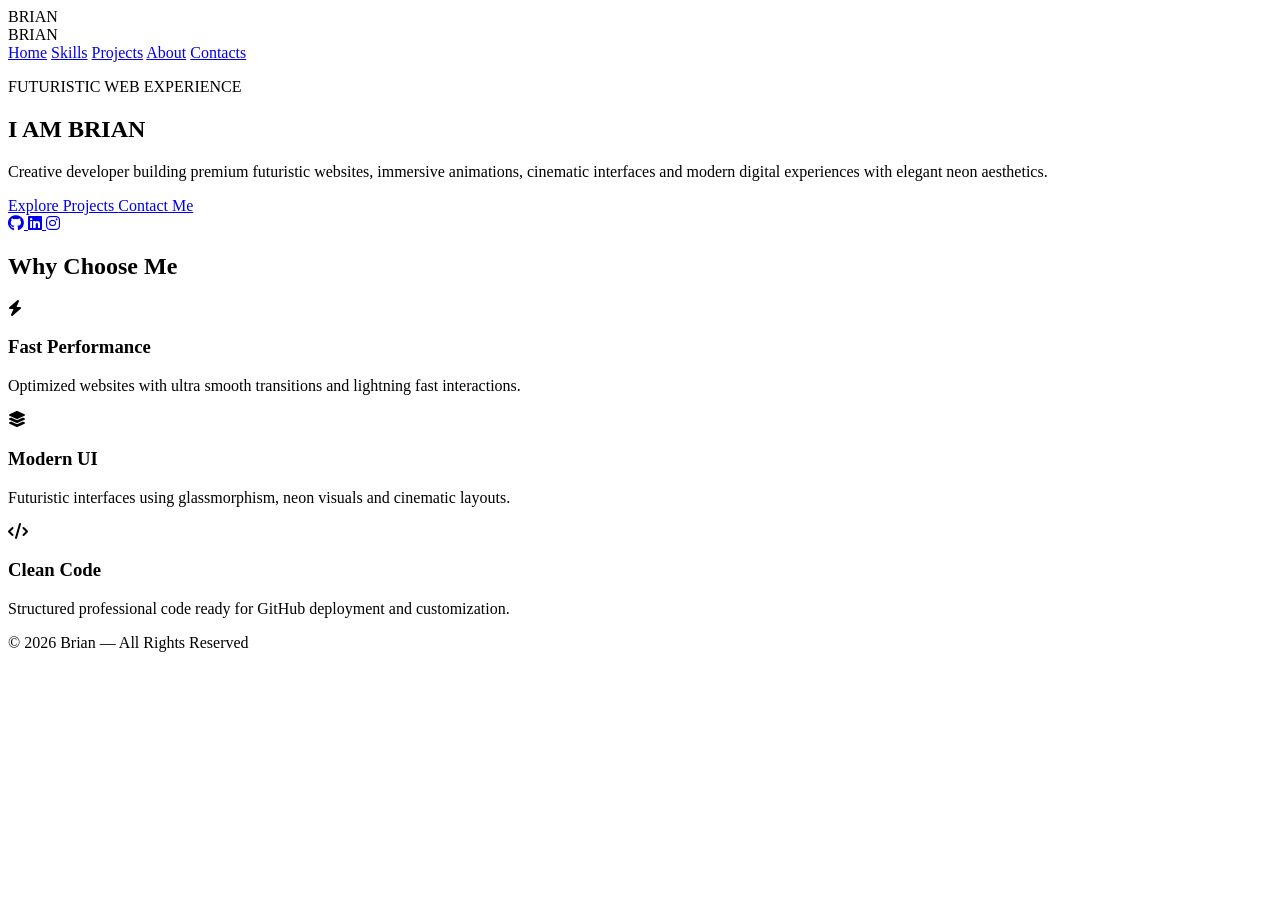
==== index.html @ b85e96d3 "Create index.html" ====
<!-- =========================================================
FILE: index.html
========================================================= -->

<!DOCTYPE html>
<html lang="en">

<head>

  <meta charset="UTF-8">
  <meta name="viewport" content="width=device-width, initial-scale=1.0">

  <title>Brian | Neo Portfolio</title>

  <!-- GOOGLE FONTS -->
  <link rel="preconnect" href="https://fonts.googleapis.com">

  <link href="https://fonts.googleapis.com/css2?family=Orbitron:wght@400;600;700;800&family=Poppins:wght@300;400;500;600;700&display=swap" rel="stylesheet">

  <!-- ICONS -->
  <link rel="stylesheet" href="https://cdnjs.cloudflare.com/ajax/libs/font-awesome/6.5.2/css/all.min.css">

  <!-- CSS -->
  <link rel="stylesheet" href="style.css">

</head>

<body>

  <!-- LOADER -->

  <div class="loader">

    <div class="loader-logo">
      BRIAN
    </div>

  </div>

  <!-- CURSOR -->

  <div class="cursor"></div>
  <div class="cursor-blur"></div>

  <!-- BACKGROUND -->

  <div class="animated-bg"></div>
  <div class="grid-overlay"></div>

  <!-- HEADER -->

  <header>

    <div class="logo">
      BRIAN
    </div>

    <div class="hamburger" id="hamburger">

      <span></span>
      <span></span>
      <span></span>

    </div>

    <nav id="navMenu">

      <a href="index.html">Home</a>
      <a href="skills.html">Skills</a>
      <a href="projects.html">Projects</a>
      <a href="about.html">About</a>
      <a href="contact.html">Contacts</a>

    </nav>

  </header>

  <!-- HERO -->

  <section class="hero">

    <div class="hero-content">

      <p class="hero-mini">
        FUTURISTIC WEB EXPERIENCE
      </p>

      <h1>
        I AM <span>BRIAN</span>
      </h1>

      <h2 class="typing-text"></h2>

      <p class="hero-description">

        Creative developer building premium futuristic websites,
        immersive animations, cinematic interfaces and modern
        digital experiences with elegant neon aesthetics.

      </p>

      <div class="hero-buttons">

        <a href="projects.html" class="btn">
          Explore Projects
        </a>

        <a href="contact.html" class="btn btn-outline">
          Contact Me
        </a>

      </div>

      <div class="socials">

        <a href="#">
          <i class="fab fa-github"></i>
        </a>

        <a href="#">
          <i class="fab fa-linkedin"></i>
        </a>

        <a href="#">
          <i class="fab fa-instagram"></i>
        </a>

      </div>

    </div>

  </section>

  <!-- FEATURES -->

  <section class="features">

    <h2 class="section-title">
      Why Choose Me
    </h2>

    <div class="feature-grid">

      <div class="glass-card">

        <i class="fa-solid fa-bolt"></i>

        <h3>
          Fast Performance
        </h3>

        <p>
          Optimized websites with ultra smooth transitions and
          lightning fast interactions.
        </p>

      </div>

      <div class="glass-card">

        <i class="fa-solid fa-layer-group"></i>

        <h3>
          Modern UI
        </h3>

        <p>
          Futuristic interfaces using glassmorphism, neon visuals
          and cinematic layouts.
        </p>

      </div>

      <div class="glass-card">

        <i class="fa-solid fa-code"></i>

        <h3>
          Clean Code
        </h3>

        <p>
          Structured professional code ready for GitHub deployment
          and customization.
        </p>

      </div>

    </div>

  </section>

  <!-- FOOTER -->

  <footer>

    <p>
      © 2026 Brian — All Rights Reserved
    </p>

  </footer>

  <!-- SCRIPT -->

  <script src="script.js"></script>

</body>

            </html>
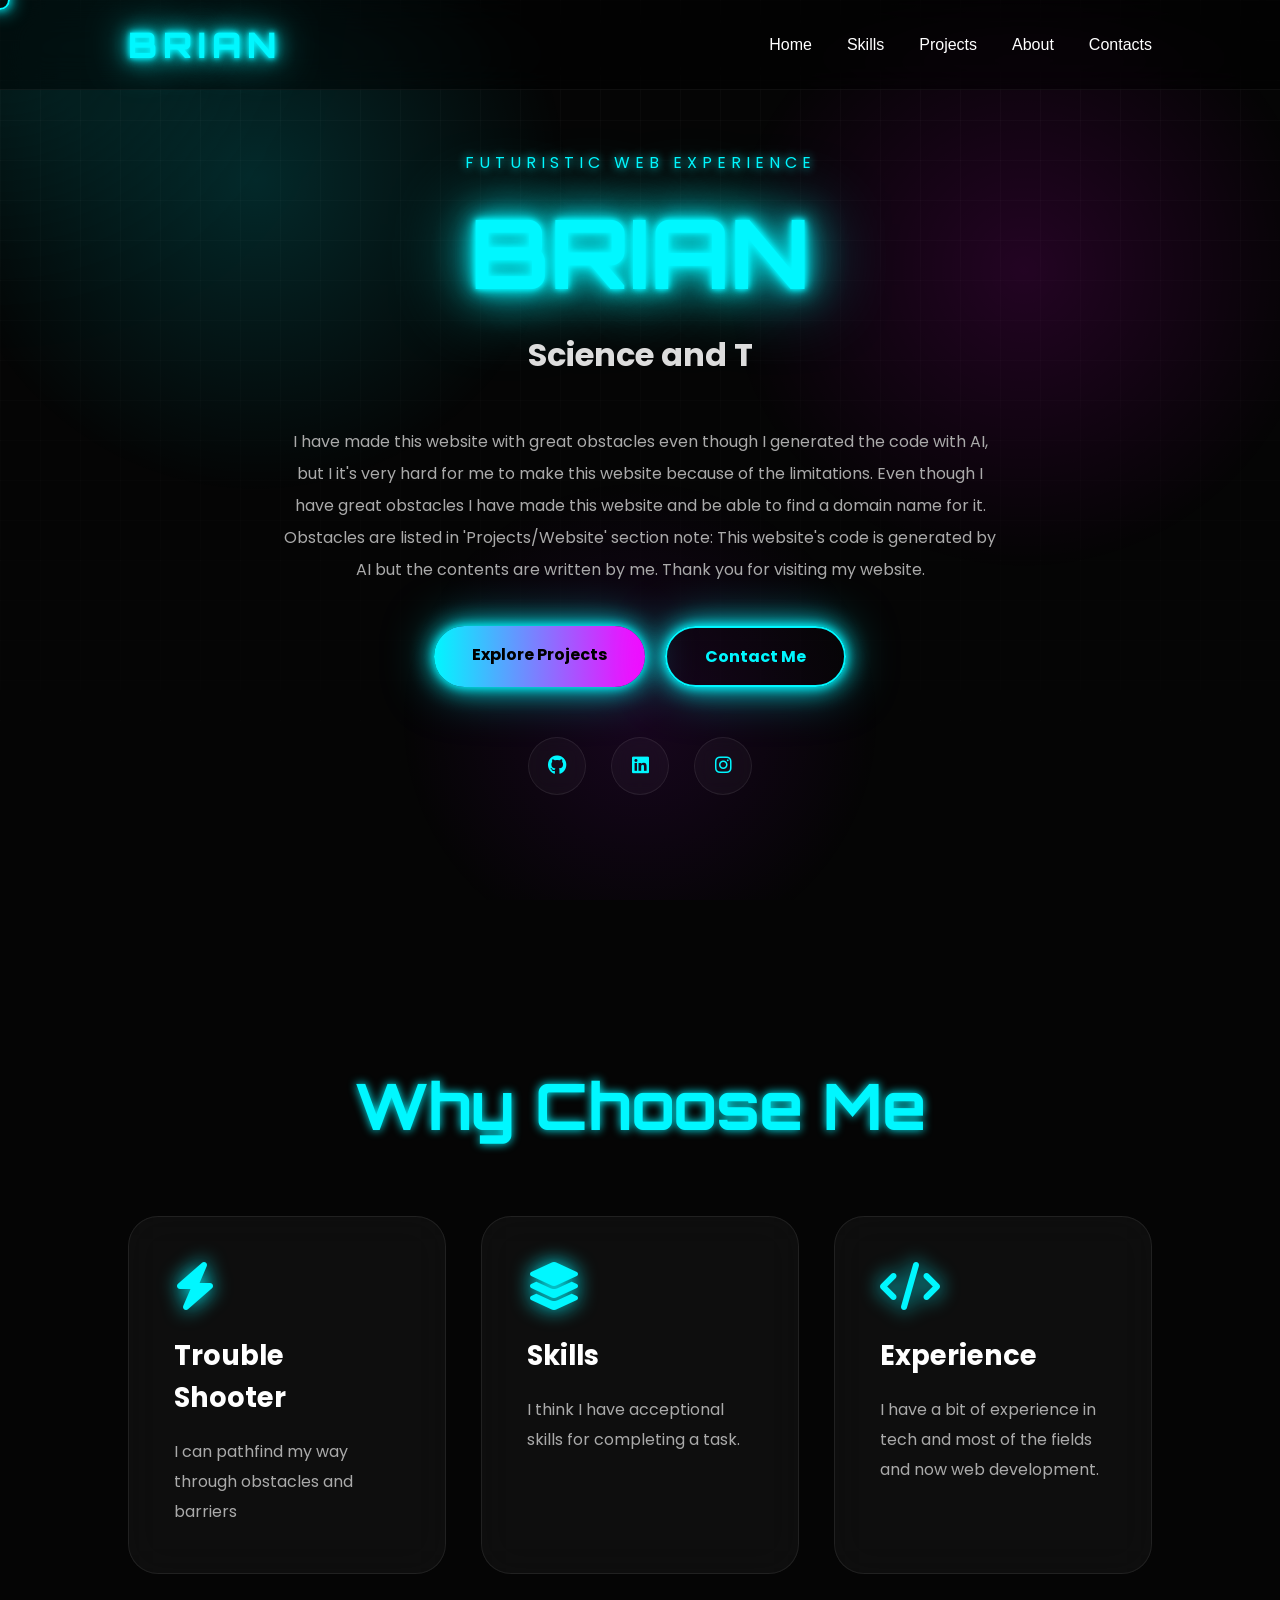
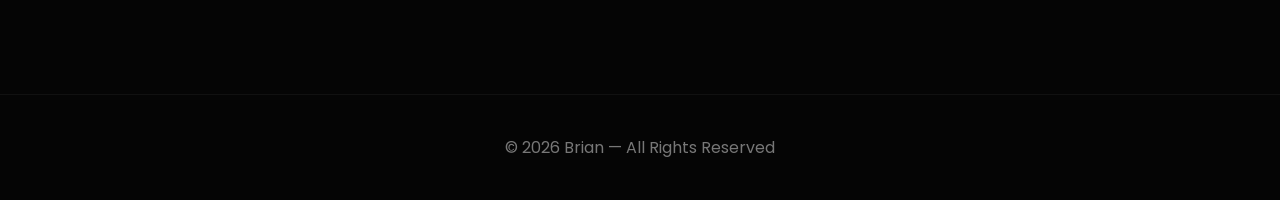
==== commit 07c8bcb2: "Update index.html" ====
--- a/index.html
+++ b/index.html
@@ -10,7 +10,7 @@
   <meta charset="UTF-8">
   <meta name="viewport" content="width=device-width, initial-scale=1.0">
 
-  <title>Brian | Neo Portfolio</title>
+  <title>Brian |My Portfolio</title>
 
   <!-- GOOGLE FONTS -->
   <link rel="preconnect" href="https://fonts.googleapis.com">
@@ -86,16 +86,17 @@
       </p>
 
       <h1>
-        I AM <span>BRIAN</span>
+         <span>BRIAN</span>
       </h1>
 
       <h2 class="typing-text"></h2>
 
       <p class="hero-description">
 
-        Creative developer building premium futuristic websites,
-        immersive animations, cinematic interfaces and modern
-        digital experiences with elegant neon aesthetics.
+    I have made this website with great obstacles even though I generated the code with AI, but I it's very hard for me to make this website because of the limitations.
+    Even though I have great obstacles I have made this website and be able to find a domain name for it. Obstacles are listed in 'Projects/Website' section 
+    note: This website's code is generated by AI but the contents are written by me.
+        Thank you for visiting my website.
 
       </p>
 
@@ -146,12 +147,11 @@
         <i class="fa-solid fa-bolt"></i>
 
         <h3>
-          Fast Performance
+          Trouble Shooter
         </h3>
 
         <p>
-          Optimized websites with ultra smooth transitions and
-          lightning fast interactions.
+           I can pathfind my way through obstacles and barriers 
         </p>
 
       </div>
@@ -161,12 +161,11 @@
         <i class="fa-solid fa-layer-group"></i>
 
         <h3>
-          Modern UI
+          Skills
         </h3>
 
         <p>
-          Futuristic interfaces using glassmorphism, neon visuals
-          and cinematic layouts.
+           I think I have acceptional skills for completing a task.
         </p>
 
       </div>
@@ -176,12 +175,11 @@
         <i class="fa-solid fa-code"></i>
 
         <h3>
-          Clean Code
+          Experience 
         </h3>
 
         <p>
-          Structured professional code ready for GitHub deployment
-          and customization.
+          I have a bit of experience in tech and most of the fields and now web development.
         </p>
 
       </div>
--- a/style.css
+++ b/style.css
@@ -0,0 +1,895 @@
+/* =========================================================
+FILE: style.css
+NEON FUTURISTIC PORTFOLIO
+========================================================= */
+
+*{
+  margin:0;
+  padding:0;
+  box-sizing:border-box;
+  scroll-behavior:smooth;
+}
+
+:root{
+
+  --bg:#050505;
+  --bg2:#0a0a0a;
+
+  --neon-blue:#00f7ff;
+  --neon-pink:#ff00ff;
+  --neon-purple:#bc13fe;
+
+  --white:#ffffff;
+  --gray:#aaaaaa;
+
+}
+
+body{
+
+  background:var(--bg);
+  color:white;
+  font-family:'Poppins',sans-serif;
+  overflow-x:hidden;
+  cursor:none;
+
+}
+
+/* SCROLLBAR */
+
+::-webkit-scrollbar{
+  width:10px;
+}
+
+::-webkit-scrollbar-track{
+  background:#080808;
+}
+
+::-webkit-scrollbar-thumb{
+  background:linear-gradient(
+  var(--neon-blue),
+  var(--neon-pink)
+  );
+  border-radius:20px;
+}
+
+/* LOADER */
+
+.loader{
+
+  position:fixed;
+  inset:0;
+
+  background:black;
+
+  display:flex;
+  justify-content:center;
+  align-items:center;
+
+  z-index:99999;
+
+  animation:loaderHide 1.2s ease forwards;
+  animation-delay:2.2s;
+
+}
+
+.loader-logo{
+
+  font-size:6rem;
+  font-family:'Orbitron',sans-serif;
+  font-weight:800;
+
+  color:var(--neon-blue);
+
+  letter-spacing:12px;
+
+  text-shadow:
+  0 0 5px var(--neon-blue),
+  0 0 10px var(--neon-blue),
+  0 0 20px var(--neon-blue),
+  0 0 40px var(--neon-blue),
+  0 0 80px var(--neon-blue);
+
+  animation:neonPulse 2s infinite;
+
+}
+
+@keyframes loaderHide{
+
+  to{
+    opacity:0;
+    visibility:hidden;
+  }
+
+}
+
+@keyframes neonPulse{
+
+  0%{
+    transform:scale(1);
+  }
+
+  50%{
+    transform:scale(1.08);
+  }
+
+  100%{
+    transform:scale(1);
+  }
+
+}
+
+/* CURSOR */
+
+.cursor{
+
+  width:20px;
+  height:20px;
+
+  border:2px solid var(--neon-blue);
+
+  border-radius:50%;
+
+  position:fixed;
+
+  pointer-events:none;
+
+  transform:translate(-50%,-50%);
+
+  z-index:9999;
+
+  box-shadow:
+  0 0 10px var(--neon-blue),
+  0 0 20px var(--neon-blue);
+
+}
+
+.cursor-blur{
+
+  width:350px;
+  height:350px;
+
+  background:rgba(0,247,255,.10);
+
+  position:fixed;
+
+  border-radius:50%;
+
+  filter:blur(100px);
+
+  pointer-events:none;
+
+  transform:translate(-50%,-50%);
+
+  z-index:-1;
+
+}
+
+/* BACKGROUND */
+
+.animated-bg{
+
+  position:fixed;
+
+  width:100%;
+  height:100%;
+
+  z-index:-5;
+
+  background:
+
+  radial-gradient(
+  circle at 20% 20%,
+  rgba(0,247,255,.15),
+  transparent 25%
+  ),
+
+  radial-gradient(
+  circle at 80% 30%,
+  rgba(255,0,255,.12),
+  transparent 25%
+  ),
+
+  radial-gradient(
+  circle at 50% 80%,
+  rgba(188,19,254,.10),
+  transparent 25%
+  );
+
+  animation:bgMove 20s infinite alternate;
+
+}
+
+@keyframes bgMove{
+
+  from{
+    transform:scale(1) rotate(0deg);
+  }
+
+  to{
+    transform:scale(1.2) rotate(10deg);
+  }
+
+}
+
+/* GRID */
+
+.grid-overlay{
+
+  position:fixed;
+
+  width:100%;
+  height:100%;
+
+  z-index:-4;
+
+  background-image:
+
+  linear-gradient(
+  rgba(255,255,255,.03) 1px,
+  transparent 1px
+  ),
+
+  linear-gradient(
+  90deg,
+  rgba(255,255,255,.03) 1px,
+  transparent 1px
+  );
+
+  background-size:40px 40px;
+
+  mask-image:linear-gradient(
+  to bottom,
+  rgba(255,255,255,.8),
+  transparent
+  );
+
+}
+
+/* HEADER */
+
+header{
+
+  position:fixed;
+
+  top:0;
+  width:100%;
+
+  padding:22px 10%;
+
+  display:flex;
+  justify-content:space-between;
+  align-items:center;
+
+  z-index:999;
+
+  backdrop-filter:blur(18px);
+
+  background:rgba(0,0,0,.45);
+
+  border-bottom:1px solid rgba(255,255,255,.05);
+
+}
+
+/* LOGO */
+
+.logo{
+
+  font-size:2.2rem;
+
+  font-family:'Orbitron',sans-serif;
+
+  font-weight:800;
+
+  color:var(--neon-blue);
+
+  letter-spacing:6px;
+
+  text-shadow:
+  0 0 5px var(--neon-blue),
+  0 0 10px var(--neon-blue),
+  0 0 20px var(--neon-blue),
+  0 0 40px var(--neon-blue);
+
+}
+
+/* NAVIGATION */
+
+nav{
+
+  display:flex;
+  gap:35px;
+
+}
+
+nav a{
+
+  position:relative;
+
+  text-decoration:none;
+
+  color:white;
+
+  transition:.4s;
+
+  font-weight:500;
+
+}
+
+nav a::after{
+
+  content:'';
+
+  position:absolute;
+
+  width:0;
+  height:2px;
+
+  left:0;
+  bottom:-7px;
+
+  background:linear-gradient(
+  90deg,
+  var(--neon-blue),
+  var(--neon-pink)
+  );
+
+  transition:.4s;
+
+  box-shadow:
+  0 0 10px var(--neon-blue);
+
+}
+
+nav a:hover::after{
+
+  width:100%;
+
+}
+
+nav a:hover{
+
+  color:var(--neon-blue);
+
+  text-shadow:
+  0 0 10px var(--neon-blue);
+
+}
+
+/* HAMBURGER */
+
+.hamburger{
+
+  display:none;
+
+  flex-direction:column;
+
+  gap:6px;
+
+  cursor:pointer;
+
+}
+
+.hamburger span{
+
+  width:30px;
+  height:3px;
+
+  background:white;
+
+  border-radius:20px;
+
+  transition:.4s;
+
+}
+
+/* HERO */
+
+.hero{
+
+  min-height:100vh;
+
+  display:flex;
+  justify-content:center;
+  align-items:center;
+
+  text-align:center;
+
+  padding:150px 10%;
+
+}
+
+.hero-content{
+
+  max-width:950px;
+
+  animation:fadeUp 1.5s ease;
+
+}
+
+.hero-mini{
+
+  color:var(--neon-blue);
+
+  letter-spacing:5px;
+
+  margin-bottom:25px;
+
+  text-shadow:
+  0 0 10px var(--neon-blue);
+
+}
+
+.hero h1{
+
+  font-size:6rem;
+
+  font-family:'Orbitron',sans-serif;
+
+  line-height:1.1;
+
+}
+
+.hero h1 span{
+
+  color:var(--neon-blue);
+
+  text-shadow:
+  0 0 5px var(--neon-blue),
+  0 0 10px var(--neon-blue),
+  0 0 20px var(--neon-blue),
+  0 0 40px var(--neon-blue),
+  0 0 80px var(--neon-blue);
+
+}
+
+.typing-text{
+
+  margin-top:25px;
+
+  font-size:2rem;
+
+  min-height:60px;
+
+  color:#dddddd;
+
+}
+
+.hero-description{
+
+  margin:35px auto;
+
+  max-width:720px;
+
+  line-height:2;
+
+  color:var(--gray);
+
+}
+
+/* BUTTONS */
+
+.hero-buttons{
+
+  display:flex;
+  justify-content:center;
+
+  gap:20px;
+
+  margin-top:40px;
+
+}
+
+.btn{
+
+  padding:16px 38px;
+
+  border-radius:50px;
+
+  text-decoration:none;
+
+  font-weight:700;
+
+  color:black;
+
+  background:linear-gradient(
+  90deg,
+  var(--neon-blue),
+  var(--neon-pink)
+  );
+
+  transition:.5s;
+
+  box-shadow:
+  0 0 10px var(--neon-blue),
+  0 0 25px var(--neon-blue),
+  0 0 50px rgba(0,247,255,.5);
+
+}
+
+.btn:hover{
+
+  transform:
+  translateY(-6px)
+  scale(1.05);
+
+  box-shadow:
+  0 0 20px var(--neon-blue),
+  0 0 40px var(--neon-pink),
+  0 0 80px rgba(255,0,255,.5);
+
+}
+
+.btn-outline{
+
+  background:transparent;
+
+  border:2px solid var(--neon-blue);
+
+  color:var(--neon-blue);
+
+}
+
+/* SOCIALS */
+
+.socials{
+
+  display:flex;
+  justify-content:center;
+
+  gap:25px;
+
+  margin-top:50px;
+
+}
+
+.socials a{
+
+  width:58px;
+  height:58px;
+
+  display:flex;
+  justify-content:center;
+  align-items:center;
+
+  border-radius:50%;
+
+  color:var(--neon-blue);
+
+  text-decoration:none;
+
+  border:1px solid rgba(255,255,255,.08);
+
+  background:rgba(255,255,255,.03);
+
+  transition:.5s;
+
+  font-size:1.2rem;
+
+  backdrop-filter:blur(10px);
+
+}
+
+.socials a:hover{
+
+  transform:
+  translateY(-10px)
+  rotate(360deg);
+
+  box-shadow:
+  0 0 15px var(--neon-blue),
+  0 0 35px var(--neon-blue);
+
+}
+
+/* SECTIONS */
+
+.features,
+.page-section{
+
+  padding:120px 10%;
+
+}
+
+/* TITLES */
+
+.section-title,
+.page-title{
+
+  text-align:center;
+
+  margin-bottom:70px;
+
+  font-size:4rem;
+
+  font-family:'Orbitron',sans-serif;
+
+  color:var(--neon-blue);
+
+  text-shadow:
+  0 0 10px var(--neon-blue);
+
+}
+
+/* GRIDS */
+
+.feature-grid,
+.project-grid{
+
+  display:grid;
+
+  grid-template-columns:
+  repeat(auto-fit,minmax(280px,1fr));
+
+  gap:35px;
+
+}
+
+/* GLASS CARDS */
+
+.glass-card,
+.project-card,
+.about-box,
+.contact-box{
+
+  position:relative;
+
+  overflow:hidden;
+
+  padding:45px;
+
+  border-radius:30px;
+
+  background:rgba(255,255,255,.04);
+
+  border:1px solid rgba(255,255,255,.08);
+
+  backdrop-filter:blur(20px);
+
+  transition:.5s;
+
+}
+
+.glass-card::before,
+.project-card::before,
+.about-box::before,
+.contact-box::before{
+
+  content:'';
+
+  position:absolute;
+
+  inset:0;
+
+  background:linear-gradient(
+  135deg,
+  rgba(0,247,255,.08),
+  transparent,
+  rgba(255,0,255,.08)
+  );
+
+  opacity:0;
+
+  transition:.5s;
+
+}
+
+.glass-card:hover::before,
+.project-card:hover::before,
+.about-box:hover::before,
+.contact-box:hover::before{
+
+  opacity:1;
+
+}
+
+.glass-card:hover,
+.project-card:hover,
+.about-box:hover,
+.contact-box:hover{
+
+  transform:
+  translateY(-10px);
+
+  box-shadow:
+  0 0 20px rgba(0,247,255,.15),
+  0 0 50px rgba(255,0,255,.12);
+
+}
+
+.glass-card i{
+
+  font-size:3rem;
+
+  color:var(--neon-blue);
+
+  margin-bottom:25px;
+
+  text-shadow:
+  0 0 20px var(--neon-blue);
+
+}
+
+.glass-card h3,
+.project-card h3{
+
+  margin-bottom:18px;
+
+  font-size:1.7rem;
+
+}
+
+.glass-card p,
+.project-card p,
+.about-box p,
+.contact-box p{
+
+  line-height:1.9;
+
+  color:var(--gray);
+
+}
+
+/* PROJECT */
+
+.project-card{
+
+  min-height:300px;
+
+}
+
+/* ABOUT */
+
+.about-box{
+
+  max-width:900px;
+
+  margin:auto;
+
+  text-align:center;
+
+}
+
+.about-box h3{
+
+  margin-bottom:25px;
+
+  font-size:2rem;
+
+  color:var(--neon-blue);
+
+}
+
+/* CONTACT */
+
+.contact-box{
+
+  max-width:700px;
+
+  margin:auto;
+
+  text-align:center;
+
+}
+
+.contact-box i{
+
+  font-size:4rem;
+
+  margin-bottom:25px;
+
+  color:var(--neon-blue);
+
+  text-shadow:
+  0 0 20px var(--neon-blue);
+
+}
+
+.contact-box h2{
+
+  margin-bottom:25px;
+
+}
+
+/* FOOTER */
+
+footer{
+
+  text-align:center;
+
+  padding:40px;
+
+  border-top:1px solid rgba(255,255,255,.05);
+
+  color:#777777;
+
+}
+
+/* ANIMATIONS */
+
+@keyframes fadeUp{
+
+  from{
+
+    opacity:0;
+    transform:translateY(60px);
+
+  }
+
+  to{
+
+    opacity:1;
+    transform:translateY(0);
+
+  }
+
+}
+
+/* RESPONSIVE */
+
+@media(max-width:900px){
+
+  body{
+    cursor:auto;
+  }
+
+  .cursor,
+  .cursor-blur{
+    display:none;
+  }
+
+  .hero h1{
+    font-size:3.5rem;
+  }
+
+  .typing-text{
+    font-size:1.4rem;
+  }
+
+  .page-title,
+  .section-title{
+    font-size:3rem;
+  }
+
+  nav{
+
+    position:fixed;
+
+    top:85px;
+    right:-100%;
+
+    width:260px;
+    height:350px;
+
+    flex-direction:column;
+
+    padding:40px;
+
+    background:#0b0b0b;
+
+    transition:.5s;
+
+    border-left:1px solid rgba(255,255,255,.08);
+
+  }
+
+  nav.active{
+
+    right:0;
+
+  }
+
+  .hamburger{
+
+    display:flex;
+
+  }
+
+  .hero-buttons{
+
+    flex-direction:column;
+
+    align-items:center;
+
+  }
+
+    }
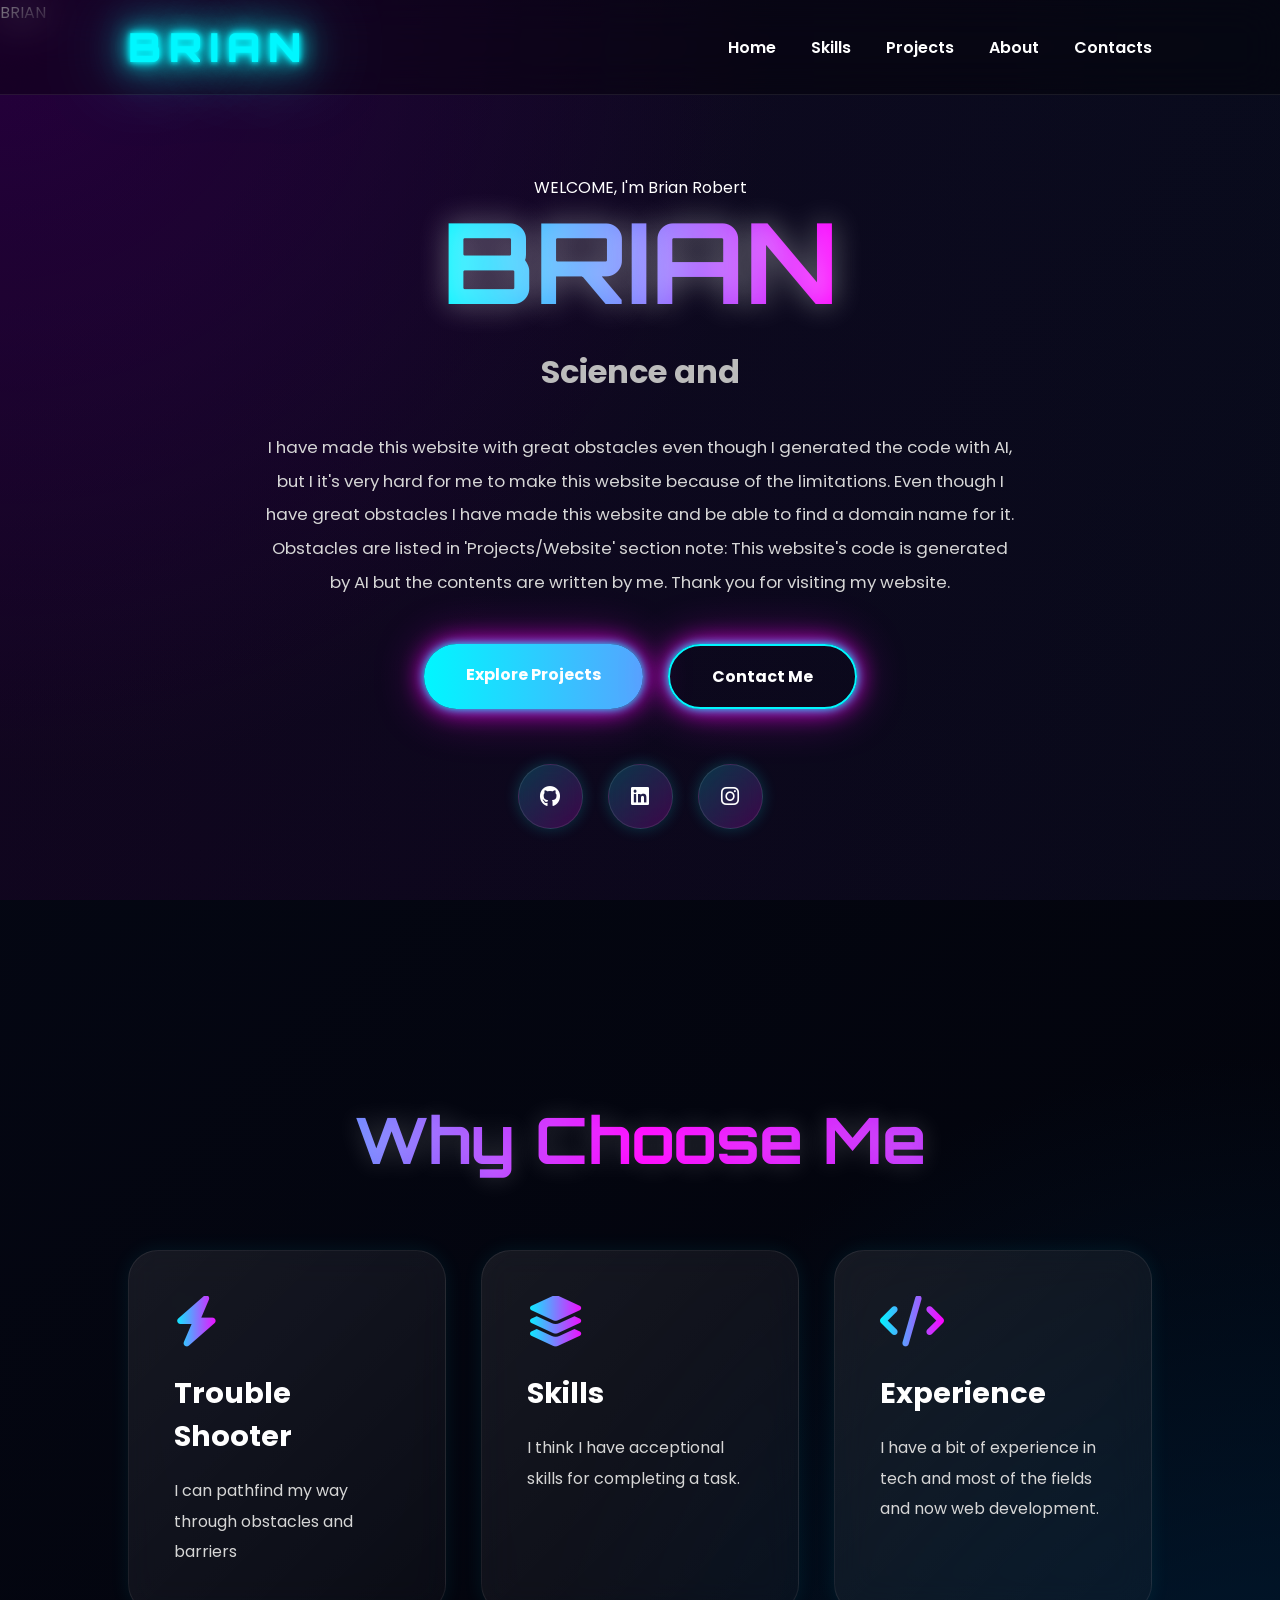
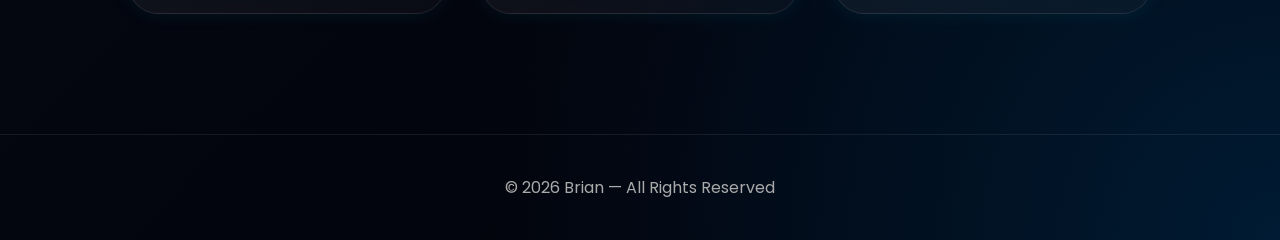
==== commit e0db2e4d: "Update index.html" ====
--- a/index.html
+++ b/index.html
@@ -82,7 +82,7 @@
     <div class="hero-content">
 
       <p class="hero-mini">
-        FUTURISTIC WEB EXPERIENCE
+        WELCOME, I'm Brian Robert 
       </p>
 
       <h1>
--- a/style.css
+++ b/style.css
@@ -1,6 +1,6 @@
 /* =========================================================
-FILE: style.css
-NEON FUTURISTIC PORTFOLIO
+ULTRA BRIGHT NEON CYBERPUNK STYLE
+REPLACE YOUR ENTIRE style.css WITH THIS
 ========================================================= */
 
 *{
@@ -12,560 +12,462 @@
 
 :root{
 
-  --bg:#050505;
-  --bg2:#0a0a0a;
-
-  --neon-blue:#00f7ff;
-  --neon-pink:#ff00ff;
-  --neon-purple:#bc13fe;
+  --bg:#050816;
+
+  --cyan:#00f7ff;
+  --pink:#ff00ff;
+  --purple:#8b5cf6;
+  --blue:#3b82f6;
+  --green:#39ff14;
+  --orange:#ff7b00;
+  --yellow:#ffe600;
 
   --white:#ffffff;
-  --gray:#aaaaaa;
+  --gray:#bcbcbc;
 
 }
 
 body{
 
-  background:var(--bg);
+  background:
+  radial-gradient(circle at top left,#1b0033 0%,transparent 35%),
+  radial-gradient(circle at bottom right,#001b33 0%,transparent 35%),
+  linear-gradient(135deg,#050816,#02030a);
+
   color:white;
+
   font-family:'Poppins',sans-serif;
+
   overflow-x:hidden;
-  cursor:none;
-
-}
-
-/* SCROLLBAR */
+
+}
+
+/* ======================
+ANIMATED BACKGROUND
+====================== */
+
+body::before{
+
+  content:'';
+
+  position:fixed;
+
+  inset:0;
+
+  background:
+  linear-gradient(
+  90deg,
+  rgba(255,0,255,.05),
+  rgba(0,247,255,.05),
+  rgba(57,255,20,.05)
+  );
+
+  background-size:400% 400%;
+
+  animation:bgFlow 15s ease infinite;
+
+  z-index:-5;
+
+}
+
+@keyframes bgFlow{
+
+  0%{
+    background-position:0% 50%;
+  }
+
+  50%{
+    background-position:100% 50%;
+  }
+
+  100%{
+    background-position:0% 50%;
+  }
+
+}
+
+/* ======================
+SCROLLBAR
+====================== */
 
 ::-webkit-scrollbar{
   width:10px;
 }
 
 ::-webkit-scrollbar-track{
-  background:#080808;
+  background:#050816;
 }
 
 ::-webkit-scrollbar-thumb{
-  background:linear-gradient(
-  var(--neon-blue),
-  var(--neon-pink)
-  );
+
+  background:
+  linear-gradient(
+  var(--cyan),
+  var(--pink),
+  var(--purple)
+  );
+
   border-radius:20px;
-}
-
-/* LOADER */
-
-.loader{
+
+}
+
+/* ======================
+HEADER
+====================== */
+
+header{
 
   position:fixed;
-  inset:0;
-
-  background:black;
+
+  width:100%;
+
+  top:0;
+
+  padding:22px 10%;
+
+  display:flex;
+  justify-content:space-between;
+  align-items:center;
+
+  background:rgba(0,0,0,.35);
+
+  backdrop-filter:blur(20px);
+
+  border-bottom:1px solid rgba(255,255,255,.08);
+
+  z-index:999;
+
+}
+
+/* ======================
+LOGO
+====================== */
+
+.logo{
+
+  font-size:2.5rem;
+
+  font-family:'Orbitron',sans-serif;
+
+  font-weight:900;
+
+  color:var(--cyan);
+
+  letter-spacing:8px;
+
+  text-transform:uppercase;
+
+  text-shadow:
+  0 0 5px var(--cyan),
+  0 0 10px var(--cyan),
+  0 0 20px var(--cyan),
+  0 0 40px var(--cyan),
+  0 0 80px var(--cyan);
+
+  animation:logoGlow 2s infinite alternate;
+
+}
+
+@keyframes logoGlow{
+
+  from{
+    filter:hue-rotate(0deg);
+  }
+
+  to{
+    filter:hue-rotate(40deg);
+  }
+
+}
+
+/* ======================
+NAVIGATION
+====================== */
+
+nav{
+
+  display:flex;
+
+  gap:35px;
+
+}
+
+nav a{
+
+  color:white;
+
+  text-decoration:none;
+
+  font-size:1rem;
+
+  font-weight:600;
+
+  position:relative;
+
+  transition:.4s;
+
+}
+
+nav a::after{
+
+  content:'';
+
+  position:absolute;
+
+  width:0;
+
+  height:3px;
+
+  bottom:-8px;
+
+  left:0;
+
+  border-radius:20px;
+
+  background:
+  linear-gradient(
+  90deg,
+  var(--cyan),
+  var(--pink)
+  );
+
+  box-shadow:
+  0 0 15px var(--cyan);
+
+  transition:.4s;
+
+}
+
+nav a:hover::after{
+
+  width:100%;
+
+}
+
+nav a:hover{
+
+  color:var(--cyan);
+
+  text-shadow:
+  0 0 15px var(--cyan);
+
+}
+
+/* ======================
+HERO SECTION
+====================== */
+
+.hero{
+
+  min-height:100vh;
 
   display:flex;
   justify-content:center;
   align-items:center;
 
-  z-index:99999;
-
-  animation:loaderHide 1.2s ease forwards;
-  animation-delay:2.2s;
-
-}
-
-.loader-logo{
-
-  font-size:6rem;
+  text-align:center;
+
+  padding:150px 10%;
+
+}
+
+.hero-content{
+
+  max-width:1000px;
+
+  animation:fadeUp 1.5s ease;
+
+}
+
+.hero h1{
+
+  font-size:7rem;
+
+  line-height:1.1;
+
   font-family:'Orbitron',sans-serif;
-  font-weight:800;
-
-  color:var(--neon-blue);
-
-  letter-spacing:12px;
+
+  margin-bottom:20px;
+
+}
+
+.hero h1 span{
+
+  background:
+  linear-gradient(
+  90deg,
+  var(--cyan),
+  var(--pink),
+  var(--purple),
+  var(--green)
+  );
+
+  background-size:300%;
+
+  -webkit-background-clip:text;
+
+  -webkit-text-fill-color:transparent;
+
+  animation:gradientMove 5s linear infinite;
 
   text-shadow:
-  0 0 5px var(--neon-blue),
-  0 0 10px var(--neon-blue),
-  0 0 20px var(--neon-blue),
-  0 0 40px var(--neon-blue),
-  0 0 80px var(--neon-blue);
-
-  animation:neonPulse 2s infinite;
-
-}
-
-@keyframes loaderHide{
-
-  to{
-    opacity:0;
-    visibility:hidden;
-  }
-
-}
-
-@keyframes neonPulse{
+  0 0 30px rgba(255,255,255,.4);
+
+}
+
+@keyframes gradientMove{
 
   0%{
-    transform:scale(1);
-  }
-
-  50%{
-    transform:scale(1.08);
+    background-position:0%;
   }
 
   100%{
-    transform:scale(1);
-  }
-
-}
-
-/* CURSOR */
-
-.cursor{
-
-  width:20px;
-  height:20px;
-
-  border:2px solid var(--neon-blue);
-
-  border-radius:50%;
-
-  position:fixed;
-
-  pointer-events:none;
-
-  transform:translate(-50%,-50%);
-
-  z-index:9999;
+    background-position:300%;
+  }
+
+}
+
+.typing-text{
+
+  font-size:2rem;
+
+  color:var(--gray);
+
+  margin-top:25px;
+
+}
+
+.hero-description{
+
+  margin:35px auto;
+
+  max-width:750px;
+
+  line-height:2;
+
+  color:#d6d6d6;
+
+  font-size:1.05rem;
+
+}
+
+/* ======================
+BUTTONS
+====================== */
+
+.hero-buttons{
+
+  display:flex;
+
+  justify-content:center;
+
+  gap:25px;
+
+  margin-top:45px;
+
+}
+
+.btn{
+
+  padding:18px 42px;
+
+  border-radius:50px;
+
+  text-decoration:none;
+
+  font-weight:700;
+
+  color:white;
+
+  background:
+  linear-gradient(
+  90deg,
+  var(--cyan),
+  var(--pink)
+  );
+
+  background-size:300%;
+
+  animation:gradientMove 4s linear infinite;
+
+  transition:.5s;
 
   box-shadow:
-  0 0 10px var(--neon-blue),
-  0 0 20px var(--neon-blue);
-
-}
-
-.cursor-blur{
-
-  width:350px;
-  height:350px;
-
-  background:rgba(0,247,255,.10);
-
-  position:fixed;
-
-  border-radius:50%;
-
-  filter:blur(100px);
-
-  pointer-events:none;
-
-  transform:translate(-50%,-50%);
-
-  z-index:-1;
-
-}
-
-/* BACKGROUND */
-
-.animated-bg{
-
-  position:fixed;
-
-  width:100%;
-  height:100%;
-
-  z-index:-5;
-
-  background:
-
-  radial-gradient(
-  circle at 20% 20%,
-  rgba(0,247,255,.15),
-  transparent 25%
-  ),
-
-  radial-gradient(
-  circle at 80% 30%,
-  rgba(255,0,255,.12),
-  transparent 25%
-  ),
-
-  radial-gradient(
-  circle at 50% 80%,
-  rgba(188,19,254,.10),
-  transparent 25%
-  );
-
-  animation:bgMove 20s infinite alternate;
-
-}
-
-@keyframes bgMove{
-
-  from{
-    transform:scale(1) rotate(0deg);
-  }
-
-  to{
-    transform:scale(1.2) rotate(10deg);
-  }
-
-}
-
-/* GRID */
-
-.grid-overlay{
-
-  position:fixed;
-
-  width:100%;
-  height:100%;
-
-  z-index:-4;
-
-  background-image:
-
-  linear-gradient(
-  rgba(255,255,255,.03) 1px,
-  transparent 1px
-  ),
-
-  linear-gradient(
-  90deg,
-  rgba(255,255,255,.03) 1px,
-  transparent 1px
-  );
-
-  background-size:40px 40px;
-
-  mask-image:linear-gradient(
-  to bottom,
-  rgba(255,255,255,.8),
-  transparent
-  );
-
-}
-
-/* HEADER */
-
-header{
-
-  position:fixed;
-
-  top:0;
-  width:100%;
-
-  padding:22px 10%;
+  0 0 10px var(--cyan),
+  0 0 25px var(--pink),
+  0 0 50px rgba(255,0,255,.4);
+
+}
+
+.btn:hover{
+
+  transform:
+  translateY(-8px)
+  scale(1.06);
+
+  box-shadow:
+  0 0 20px var(--cyan),
+  0 0 40px var(--pink),
+  0 0 80px var(--purple);
+
+}
+
+.btn-outline{
+
+  background:transparent;
+
+  border:2px solid var(--cyan);
+
+}
+
+/* ======================
+SOCIAL ICONS
+====================== */
+
+.socials{
 
   display:flex;
-  justify-content:space-between;
-  align-items:center;
-
-  z-index:999;
-
-  backdrop-filter:blur(18px);
-
-  background:rgba(0,0,0,.45);
-
-  border-bottom:1px solid rgba(255,255,255,.05);
-
-}
-
-/* LOGO */
-
-.logo{
-
-  font-size:2.2rem;
-
-  font-family:'Orbitron',sans-serif;
-
-  font-weight:800;
-
-  color:var(--neon-blue);
-
-  letter-spacing:6px;
-
-  text-shadow:
-  0 0 5px var(--neon-blue),
-  0 0 10px var(--neon-blue),
-  0 0 20px var(--neon-blue),
-  0 0 40px var(--neon-blue);
-
-}
-
-/* NAVIGATION */
-
-nav{
-
-  display:flex;
-  gap:35px;
-
-}
-
-nav a{
-
-  position:relative;
-
-  text-decoration:none;
-
-  color:white;
-
-  transition:.4s;
-
-  font-weight:500;
-
-}
-
-nav a::after{
-
-  content:'';
-
-  position:absolute;
-
-  width:0;
-  height:2px;
-
-  left:0;
-  bottom:-7px;
-
-  background:linear-gradient(
-  90deg,
-  var(--neon-blue),
-  var(--neon-pink)
-  );
-
-  transition:.4s;
-
-  box-shadow:
-  0 0 10px var(--neon-blue);
-
-}
-
-nav a:hover::after{
-
-  width:100%;
-
-}
-
-nav a:hover{
-
-  color:var(--neon-blue);
-
-  text-shadow:
-  0 0 10px var(--neon-blue);
-
-}
-
-/* HAMBURGER */
-
-.hamburger{
-
-  display:none;
-
-  flex-direction:column;
-
-  gap:6px;
-
-  cursor:pointer;
-
-}
-
-.hamburger span{
-
-  width:30px;
-  height:3px;
-
-  background:white;
-
-  border-radius:20px;
-
-  transition:.4s;
-
-}
-
-/* HERO */
-
-.hero{
-
-  min-height:100vh;
+
+  justify-content:center;
+
+  gap:25px;
+
+  margin-top:55px;
+
+}
+
+.socials a{
+
+  width:65px;
+  height:65px;
 
   display:flex;
   justify-content:center;
   align-items:center;
 
-  text-align:center;
-
-  padding:150px 10%;
-
-}
-
-.hero-content{
-
-  max-width:950px;
-
-  animation:fadeUp 1.5s ease;
-
-}
-
-.hero-mini{
-
-  color:var(--neon-blue);
-
-  letter-spacing:5px;
-
-  margin-bottom:25px;
-
-  text-shadow:
-  0 0 10px var(--neon-blue);
-
-}
-
-.hero h1{
-
-  font-size:6rem;
-
-  font-family:'Orbitron',sans-serif;
-
-  line-height:1.1;
-
-}
-
-.hero h1 span{
-
-  color:var(--neon-blue);
-
-  text-shadow:
-  0 0 5px var(--neon-blue),
-  0 0 10px var(--neon-blue),
-  0 0 20px var(--neon-blue),
-  0 0 40px var(--neon-blue),
-  0 0 80px var(--neon-blue);
-
-}
-
-.typing-text{
-
-  margin-top:25px;
-
-  font-size:2rem;
-
-  min-height:60px;
-
-  color:#dddddd;
-
-}
-
-.hero-description{
-
-  margin:35px auto;
-
-  max-width:720px;
-
-  line-height:2;
-
-  color:var(--gray);
-
-}
-
-/* BUTTONS */
-
-.hero-buttons{
-
-  display:flex;
-  justify-content:center;
-
-  gap:20px;
-
-  margin-top:40px;
-
-}
-
-.btn{
-
-  padding:16px 38px;
-
-  border-radius:50px;
+  border-radius:50%;
 
   text-decoration:none;
 
-  font-weight:700;
-
-  color:black;
-
-  background:linear-gradient(
-  90deg,
-  var(--neon-blue),
-  var(--neon-pink)
-  );
+  color:white;
+
+  background:
+  linear-gradient(
+  135deg,
+  rgba(0,247,255,.2),
+  rgba(255,0,255,.2)
+  );
+
+  border:1px solid rgba(255,255,255,.1);
+
+  backdrop-filter:blur(15px);
 
   transition:.5s;
 
+  font-size:1.3rem;
+
   box-shadow:
-  0 0 10px var(--neon-blue),
-  0 0 25px var(--neon-blue),
-  0 0 50px rgba(0,247,255,.5);
-
-}
-
-.btn:hover{
-
-  transform:
-  translateY(-6px)
-  scale(1.05);
-
-  box-shadow:
-  0 0 20px var(--neon-blue),
-  0 0 40px var(--neon-pink),
-  0 0 80px rgba(255,0,255,.5);
-
-}
-
-.btn-outline{
-
-  background:transparent;
-
-  border:2px solid var(--neon-blue);
-
-  color:var(--neon-blue);
-
-}
-
-/* SOCIALS */
-
-.socials{
-
-  display:flex;
-  justify-content:center;
-
-  gap:25px;
-
-  margin-top:50px;
-
-}
-
-.socials a{
-
-  width:58px;
-  height:58px;
-
-  display:flex;
-  justify-content:center;
-  align-items:center;
-
-  border-radius:50%;
-
-  color:var(--neon-blue);
-
-  text-decoration:none;
-
-  border:1px solid rgba(255,255,255,.08);
-
-  background:rgba(255,255,255,.03);
-
-  transition:.5s;
-
-  font-size:1.2rem;
-
-  backdrop-filter:blur(10px);
+  0 0 15px rgba(0,247,255,.2);
 
 }
 
@@ -576,12 +478,14 @@
   rotate(360deg);
 
   box-shadow:
-  0 0 15px var(--neon-blue),
-  0 0 35px var(--neon-blue);
-
-}
-
-/* SECTIONS */
+  0 0 20px var(--cyan),
+  0 0 50px var(--pink);
+
+}
+
+/* ======================
+SECTIONS
+====================== */
 
 .features,
 .page-section{
@@ -590,27 +494,41 @@
 
 }
 
-/* TITLES */
+/* ======================
+TITLES
+====================== */
 
 .section-title,
 .page-title{
 
   text-align:center;
 
+  font-size:4rem;
+
   margin-bottom:70px;
 
-  font-size:4rem;
-
   font-family:'Orbitron',sans-serif;
 
-  color:var(--neon-blue);
+  background:
+  linear-gradient(
+  90deg,
+  var(--cyan),
+  var(--pink),
+  var(--purple)
+  );
+
+  -webkit-background-clip:text;
+
+  -webkit-text-fill-color:transparent;
 
   text-shadow:
-  0 0 10px var(--neon-blue);
-
-}
-
-/* GRIDS */
+  0 0 25px rgba(255,255,255,.2);
+
+}
+
+/* ======================
+CARDS
+====================== */
 
 .feature-grid,
 .project-grid{
@@ -623,8 +541,6 @@
   gap:35px;
 
 }
-
-/* GLASS CARDS */
 
 .glass-card,
 .project-card,
@@ -639,33 +555,45 @@
 
   border-radius:30px;
 
-  background:rgba(255,255,255,.04);
+  background:
+  linear-gradient(
+  135deg,
+  rgba(255,255,255,.08),
+  rgba(255,255,255,.03)
+  );
 
   border:1px solid rgba(255,255,255,.08);
 
-  backdrop-filter:blur(20px);
+  backdrop-filter:blur(18px);
 
   transition:.5s;
 
+  box-shadow:
+  0 0 20px rgba(0,247,255,.08);
+
 }
 
 .glass-card::before,
-.project-card::before,
-.about-box::before,
-.contact-box::before{
+.project-card::before{
 
   content:'';
 
   position:absolute;
 
-  inset:0;
-
-  background:linear-gradient(
-  135deg,
-  rgba(0,247,255,.08),
-  transparent,
-  rgba(255,0,255,.08)
-  );
+  inset:-2px;
+
+  background:
+  linear-gradient(
+  45deg,
+  var(--cyan),
+  var(--pink),
+  var(--purple),
+  var(--green)
+  );
+
+  z-index:-1;
+
+  filter:blur(30px);
 
   opacity:0;
 
@@ -674,47 +602,46 @@
 }
 
 .glass-card:hover::before,
-.project-card:hover::before,
-.about-box:hover::before,
-.contact-box:hover::before{
+.project-card:hover::before{
 
   opacity:1;
 
 }
 
 .glass-card:hover,
-.project-card:hover,
-.about-box:hover,
-.contact-box:hover{
+.project-card:hover{
 
   transform:
-  translateY(-10px);
-
-  box-shadow:
-  0 0 20px rgba(0,247,255,.15),
-  0 0 50px rgba(255,0,255,.12);
+  translateY(-12px)
+  scale(1.03);
 
 }
 
 .glass-card i{
 
-  font-size:3rem;
-
-  color:var(--neon-blue);
+  font-size:3.2rem;
 
   margin-bottom:25px;
 
-  text-shadow:
-  0 0 20px var(--neon-blue);
+  background:
+  linear-gradient(
+  90deg,
+  var(--cyan),
+  var(--pink)
+  );
+
+  -webkit-background-clip:text;
+
+  -webkit-text-fill-color:transparent;
 
 }
 
 .glass-card h3,
 .project-card h3{
 
+  font-size:1.8rem;
+
   margin-bottom:18px;
-
-  font-size:1.7rem;
 
 }
 
@@ -725,92 +652,36 @@
 
   line-height:1.9;
 
-  color:var(--gray);
-
-}
-
-/* PROJECT */
-
-.project-card{
-
-  min-height:300px;
-
-}
-
-/* ABOUT */
-
-.about-box{
-
-  max-width:900px;
-
-  margin:auto;
+  color:#d6d6d6;
+
+}
+
+/* ======================
+FOOTER
+====================== */
+
+footer{
+
+  padding:40px;
 
   text-align:center;
 
-}
-
-.about-box h3{
-
-  margin-bottom:25px;
-
-  font-size:2rem;
-
-  color:var(--neon-blue);
-
-}
-
-/* CONTACT */
-
-.contact-box{
-
-  max-width:700px;
-
-  margin:auto;
-
-  text-align:center;
-
-}
-
-.contact-box i{
-
-  font-size:4rem;
-
-  margin-bottom:25px;
-
-  color:var(--neon-blue);
-
-  text-shadow:
-  0 0 20px var(--neon-blue);
-
-}
-
-.contact-box h2{
-
-  margin-bottom:25px;
-
-}
-
-/* FOOTER */
-
-footer{
-
-  text-align:center;
-
-  padding:40px;
-
-  border-top:1px solid rgba(255,255,255,.05);
-
-  color:#777777;
-
-}
-
-/* ANIMATIONS */
+  border-top:1px solid rgba(255,255,255,.08);
+
+  color:#aaaaaa;
+
+}
+
+/* ======================
+ANIMATIONS
+====================== */
 
 @keyframes fadeUp{
 
   from{
 
     opacity:0;
+
     transform:translateY(60px);
 
   }
@@ -818,35 +689,29 @@
   to{
 
     opacity:1;
+
     transform:translateY(0);
 
   }
 
 }
 
-/* RESPONSIVE */
+/* ======================
+RESPONSIVE
+====================== */
 
 @media(max-width:900px){
 
-  body{
-    cursor:auto;
-  }
-
-  .cursor,
-  .cursor-blur{
-    display:none;
-  }
-
   .hero h1{
-    font-size:3.5rem;
+    font-size:4rem;
   }
 
   .typing-text{
     font-size:1.4rem;
   }
 
-  .page-title,
-  .section-title{
+  .section-title,
+  .page-title{
     font-size:3rem;
   }
 
@@ -858,18 +723,16 @@
     right:-100%;
 
     width:260px;
-    height:350px;
+    height:100vh;
+
+    background:#090909;
 
     flex-direction:column;
 
-    padding:40px;
-
-    background:#0b0b0b;
+    padding:50px 30px;
 
     transition:.5s;
 
-    border-left:1px solid rgba(255,255,255,.08);
-
   }
 
   nav.active{
@@ -882,6 +745,23 @@
 
     display:flex;
 
+    flex-direction:column;
+
+    gap:6px;
+
+    cursor:pointer;
+
+  }
+
+  .hamburger span{
+
+    width:30px;
+    height:3px;
+
+    background:white;
+
+    border-radius:20px;
+
   }
 
   .hero-buttons{
@@ -892,4 +772,4 @@
 
   }
 
-    }
+             }
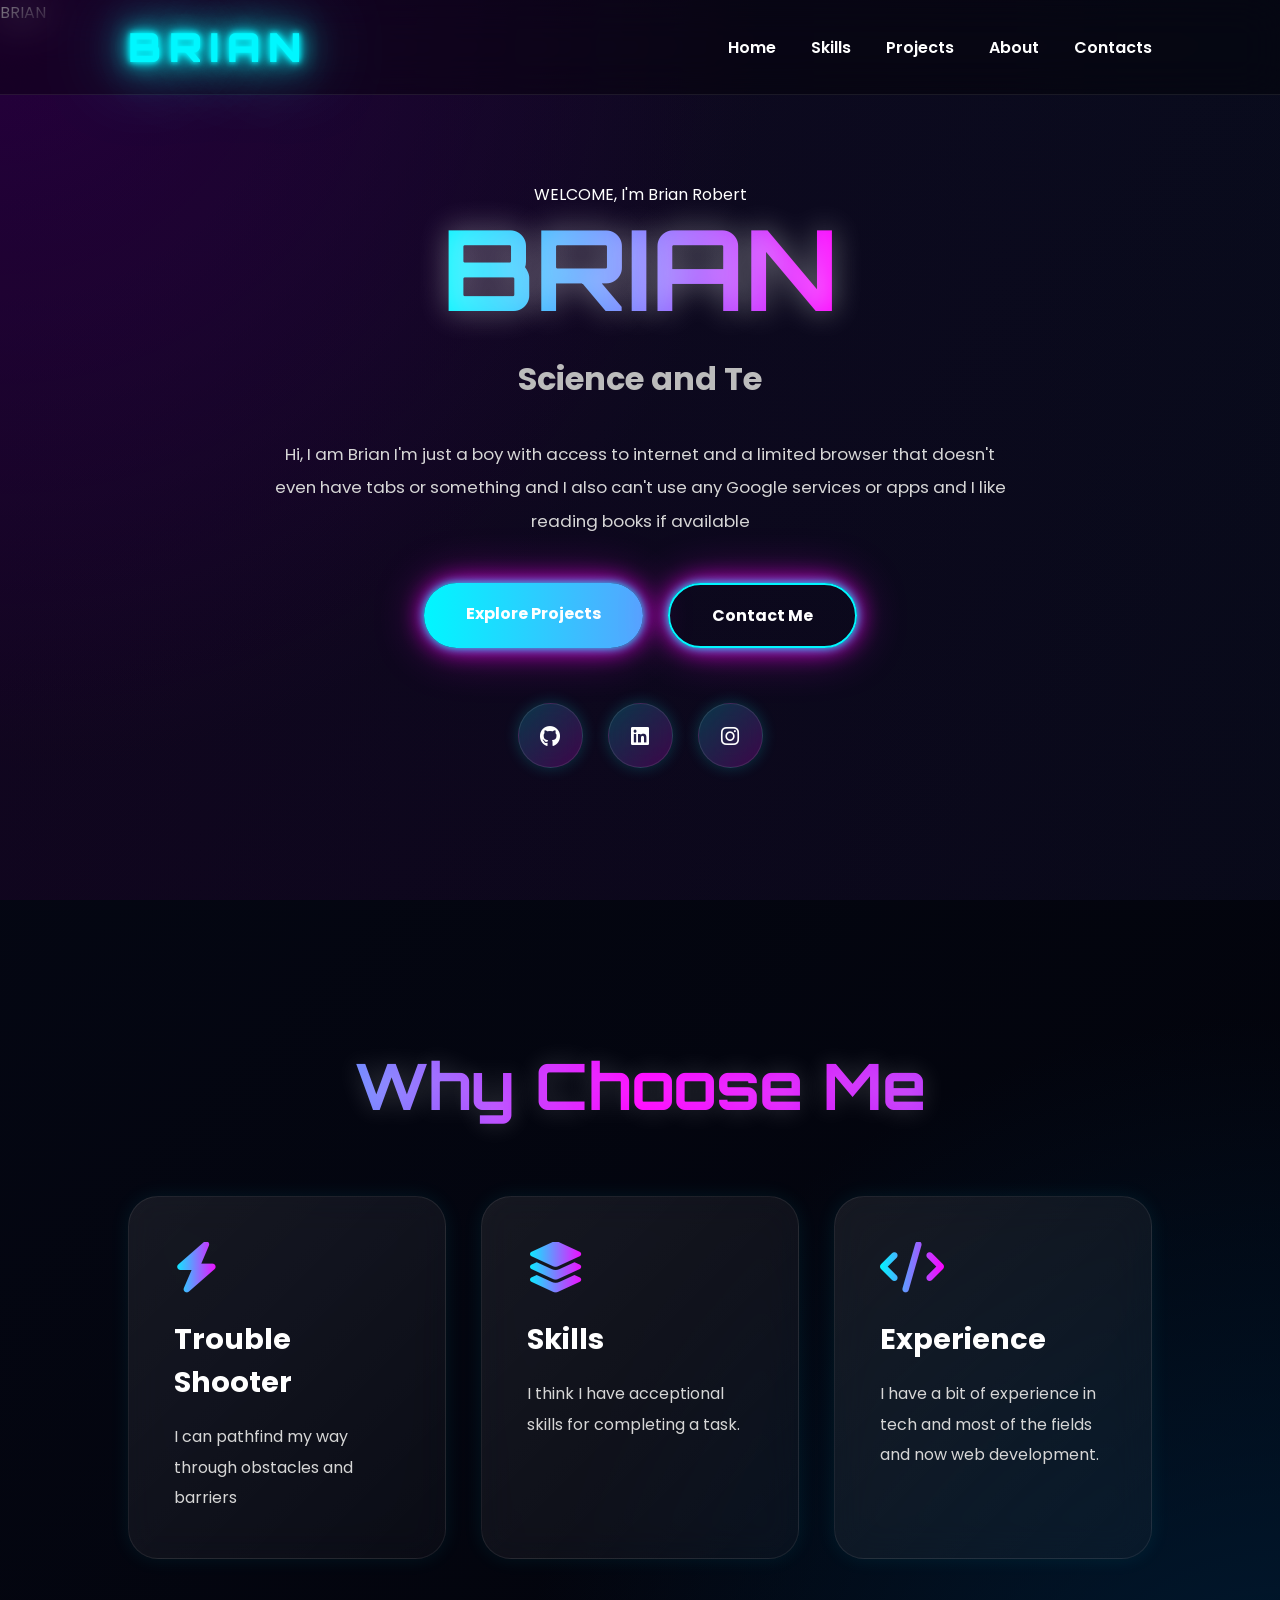
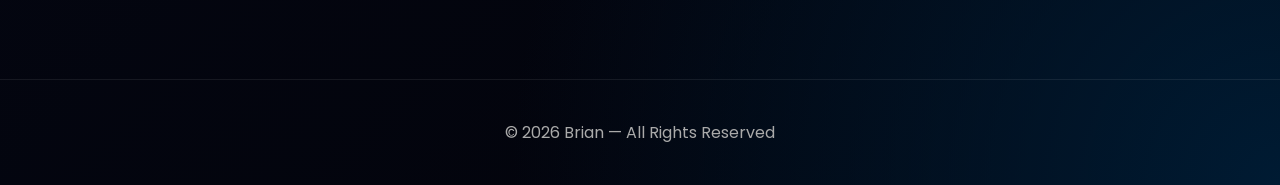
==== commit 2903cc6f: "Update hero description in index.html Replaced the original hero description with a new introduction" ====
--- a/index.html
+++ b/index.html
@@ -93,11 +93,8 @@
 
       <p class="hero-description">
 
-    I have made this website with great obstacles even though I generated the code with AI, but I it's very hard for me to make this website because of the limitations.
-    Even though I have great obstacles I have made this website and be able to find a domain name for it. Obstacles are listed in 'Projects/Website' section 
-    note: This website's code is generated by AI but the contents are written by me.
-        Thank you for visiting my website.
-
+    Hi, I am Brian 
+I'm just a boy with access to internet and a limited browser that doesn't even have tabs or something and I also can't use any Google services or apps and I like reading books if available 
       </p>
 
       <div class="hero-buttons">
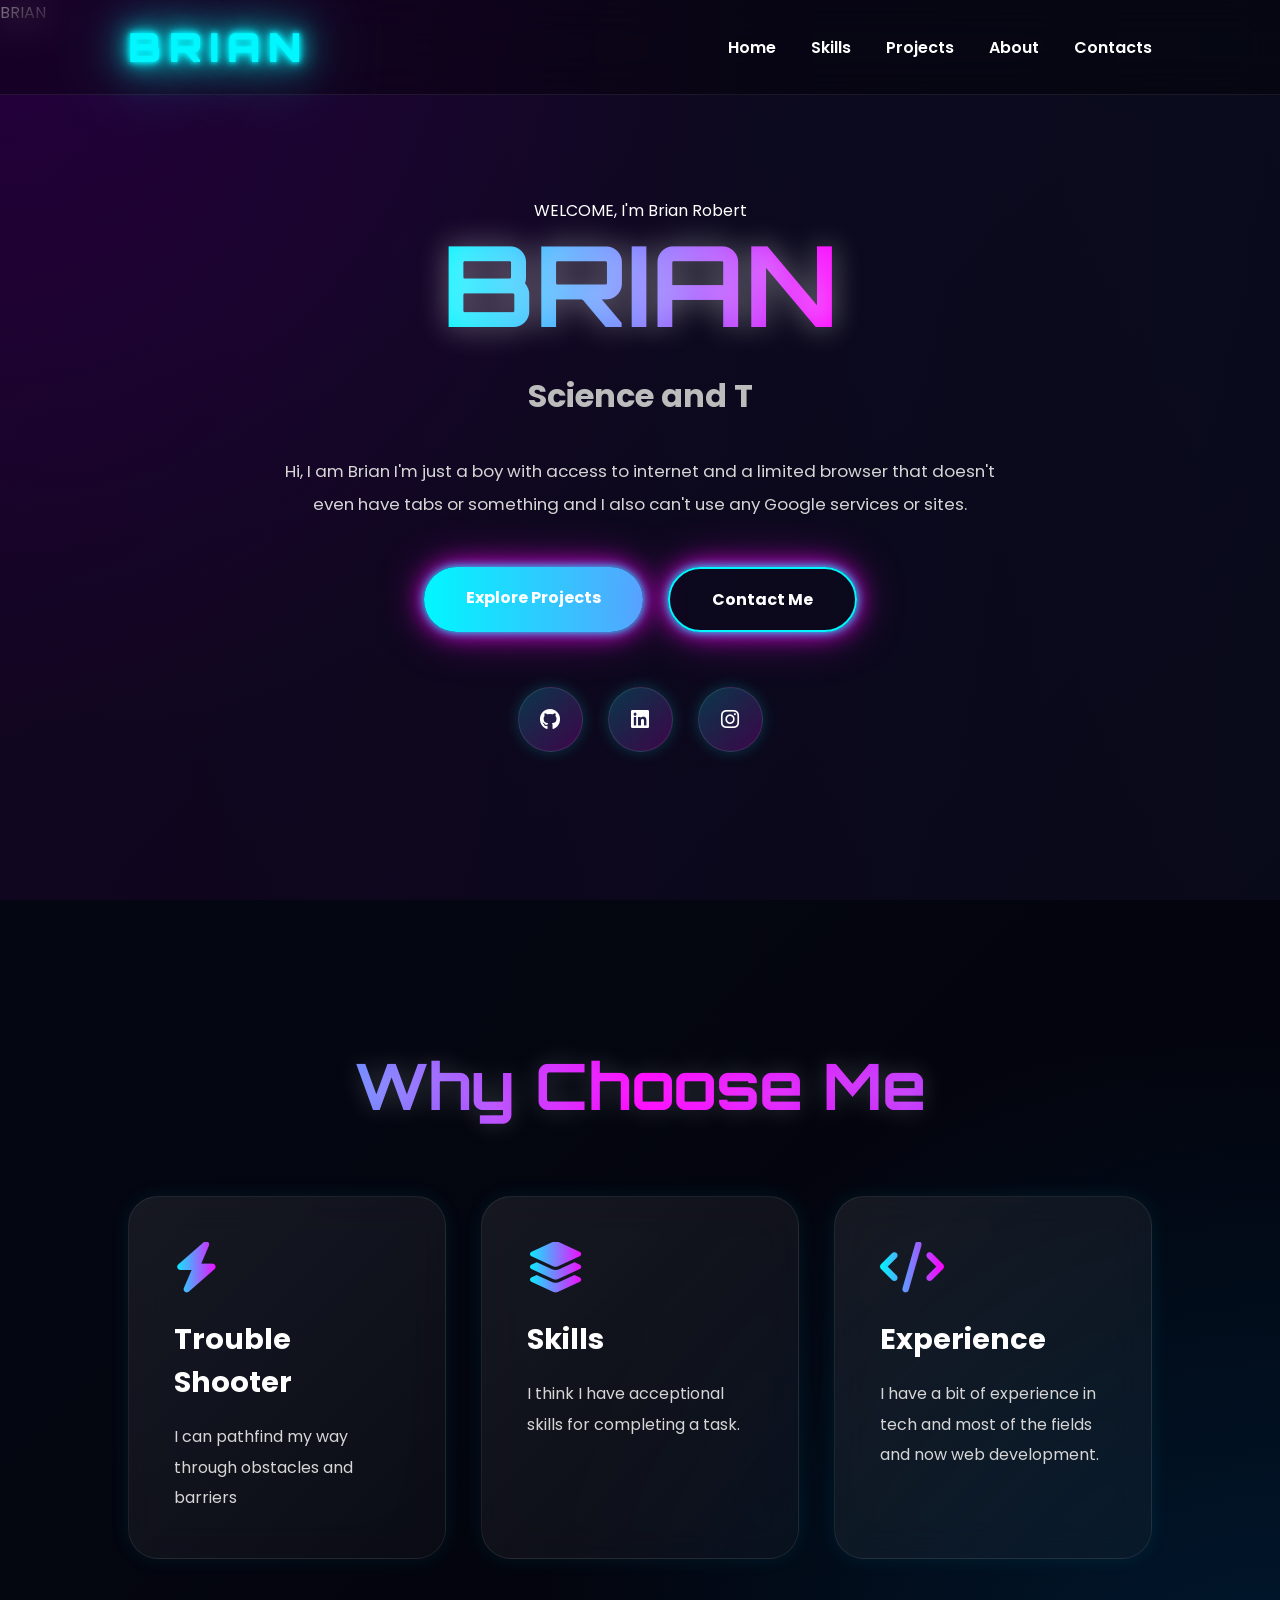
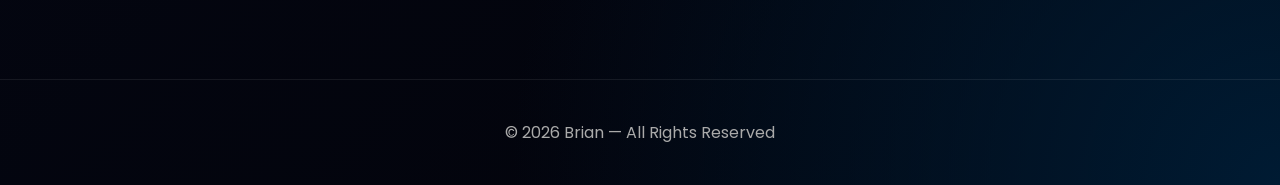
==== commit c6513ae9: "Update index.html" ====
--- a/index.html
+++ b/index.html
@@ -94,7 +94,7 @@
       <p class="hero-description">
 
     Hi, I am Brian 
-I'm just a boy with access to internet and a limited browser that doesn't even have tabs or something and I also can't use any Google services or apps and I like reading books if available 
+I'm just a boy with access to internet and a limited browser that doesn't even have tabs or something and I also can't use any Google services or sites.
       </p>
 
       <div class="hero-buttons">
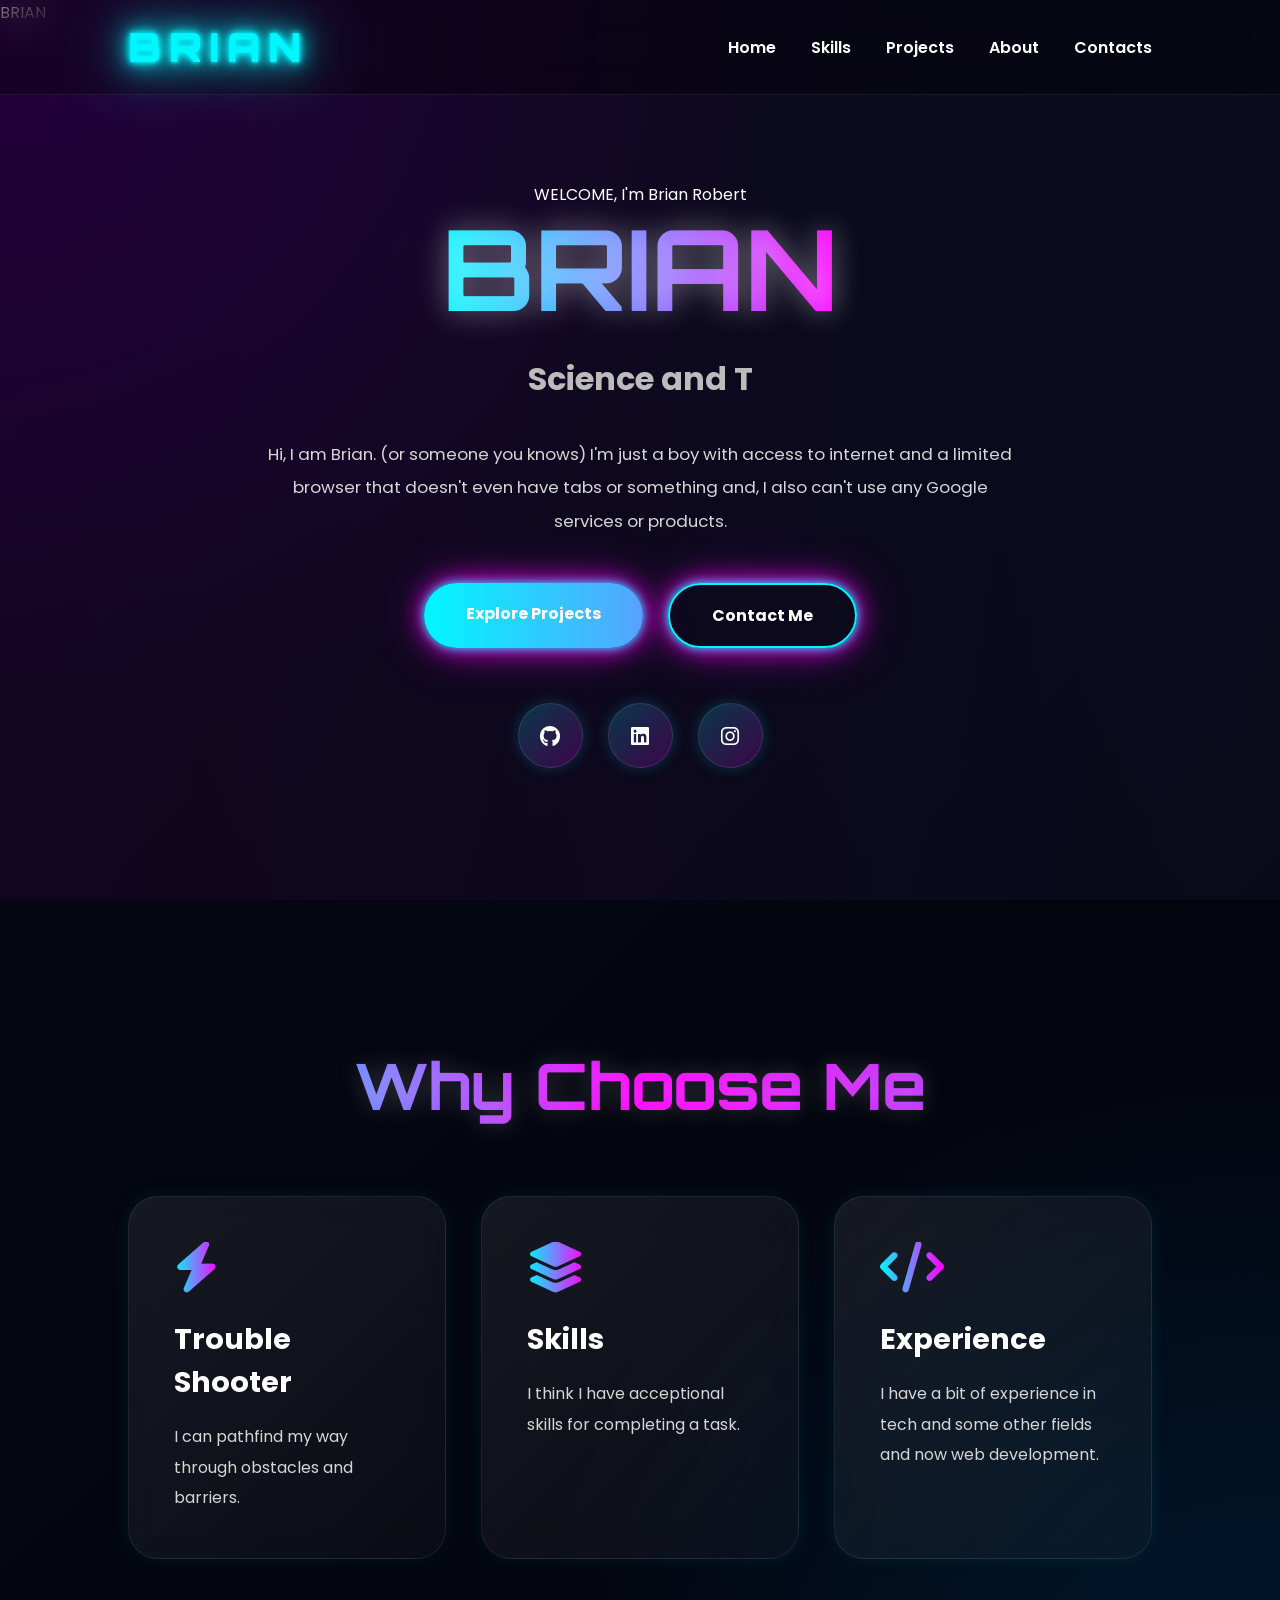
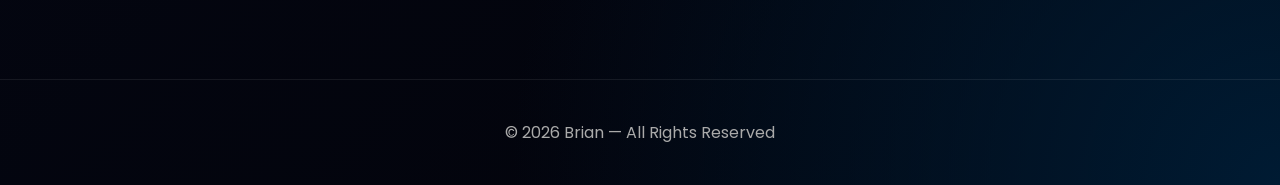
==== commit 9dcf5fb0: "Update personal description and fix grammar" ====
--- a/index.html
+++ b/index.html
@@ -93,8 +93,9 @@
 
       <p class="hero-description">
 
-    Hi, I am Brian 
-I'm just a boy with access to internet and a limited browser that doesn't even have tabs or something and I also can't use any Google services or sites.
+    Hi, I am Brian. (or someone you knows)
+I'm just a boy with access to internet and a limited browser that doesn't even have tabs or something and,
+        I also can't use any Google services or products.
       </p>
 
       <div class="hero-buttons">
@@ -148,7 +149,7 @@
         </h3>
 
         <p>
-           I can pathfind my way through obstacles and barriers 
+           I can pathfind my way through obstacles and barriers.
         </p>
 
       </div>
@@ -176,7 +177,7 @@
         </h3>
 
         <p>
-          I have a bit of experience in tech and most of the fields and now web development.
+          I have a bit of experience in tech and some other fields and now web development.
         </p>
 
       </div>
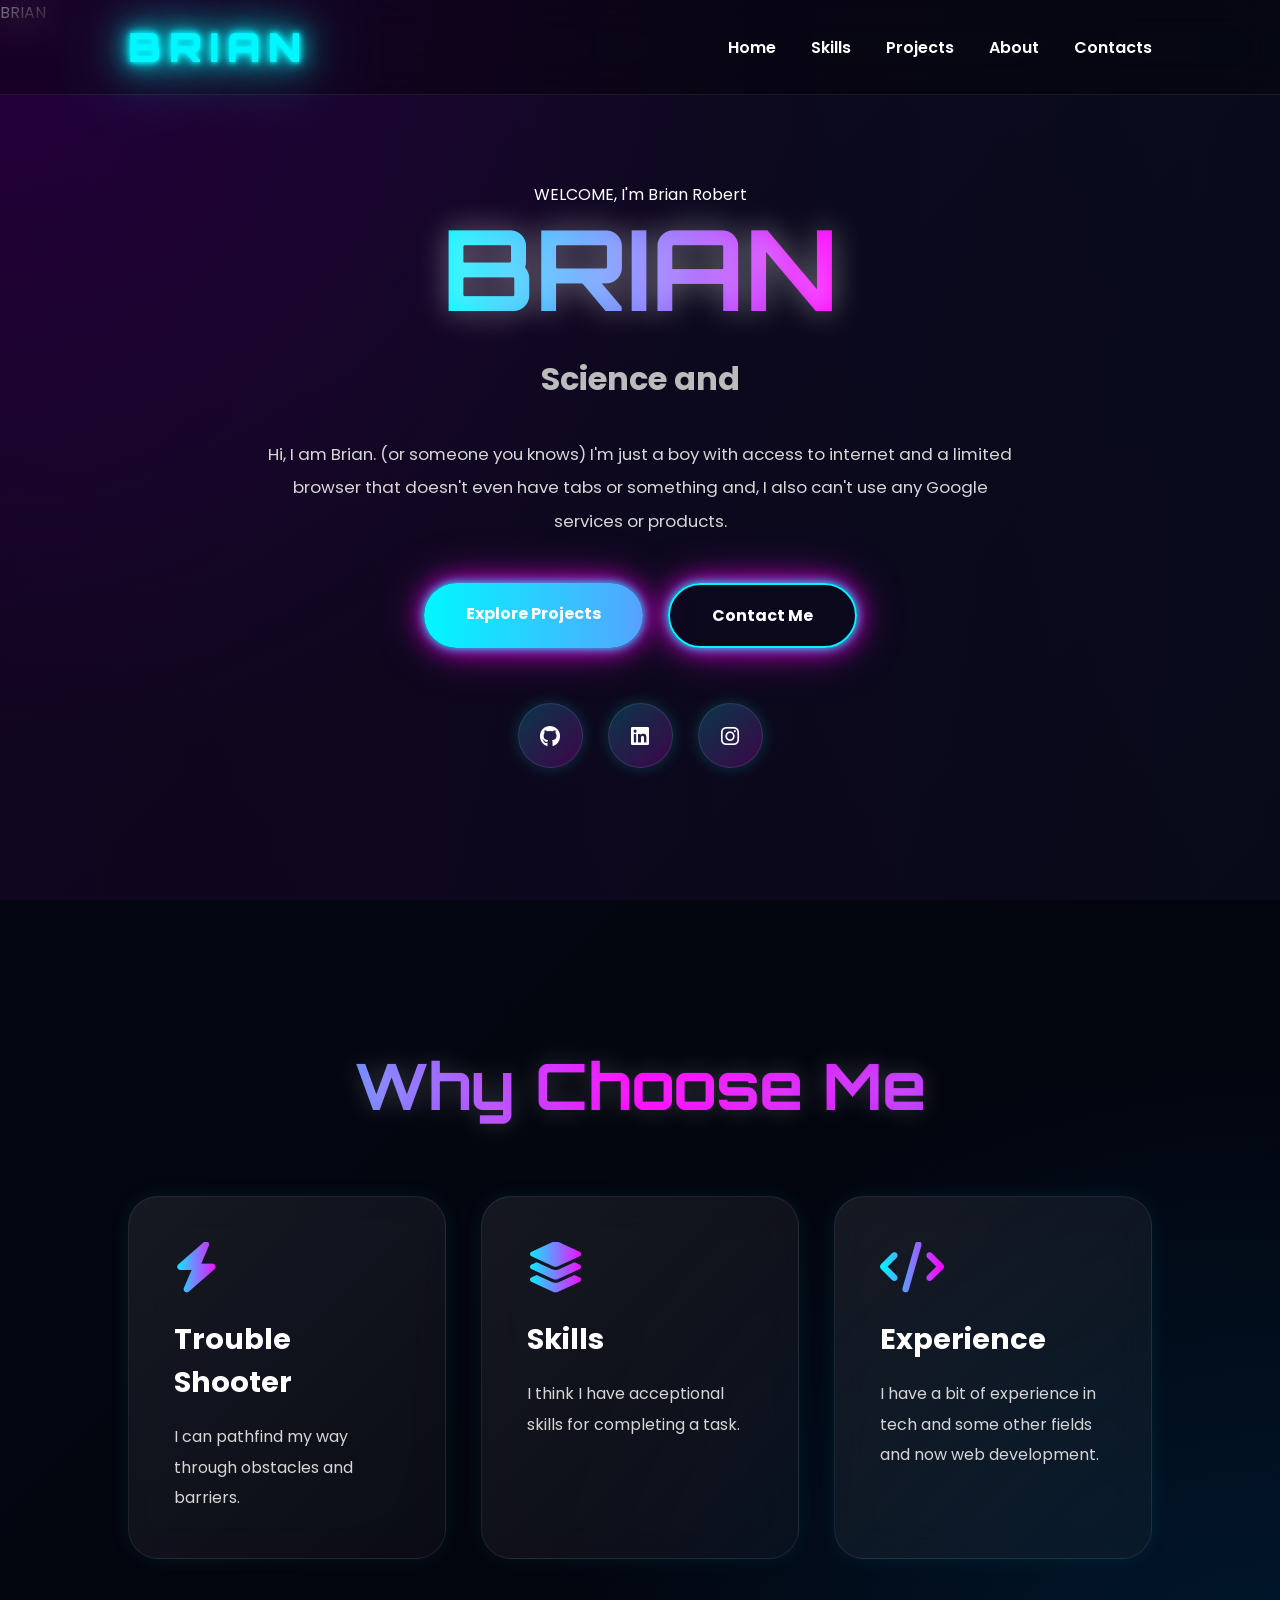
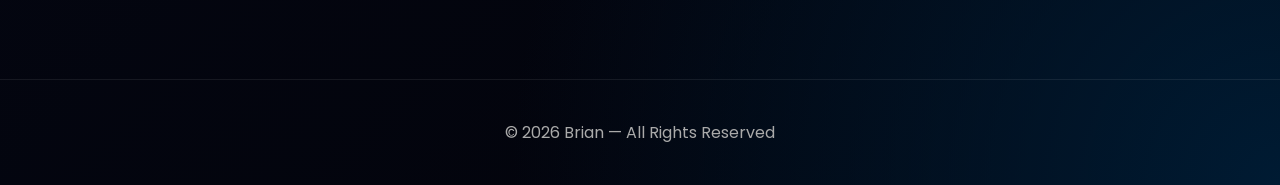
==== commit fa2ed671: "Add GoatCounter script to index.html" ====
--- a/index.html
+++ b/index.html
@@ -5,6 +5,9 @@
 <!DOCTYPE html>
 <html lang="en">
 
+  <script data-goatcounter="https://brian-dashboard.goatcounter.com/count"
+        async src="//gc.zgo.at/count.js"></script>
+  
 <head>
 
   <meta charset="UTF-8">
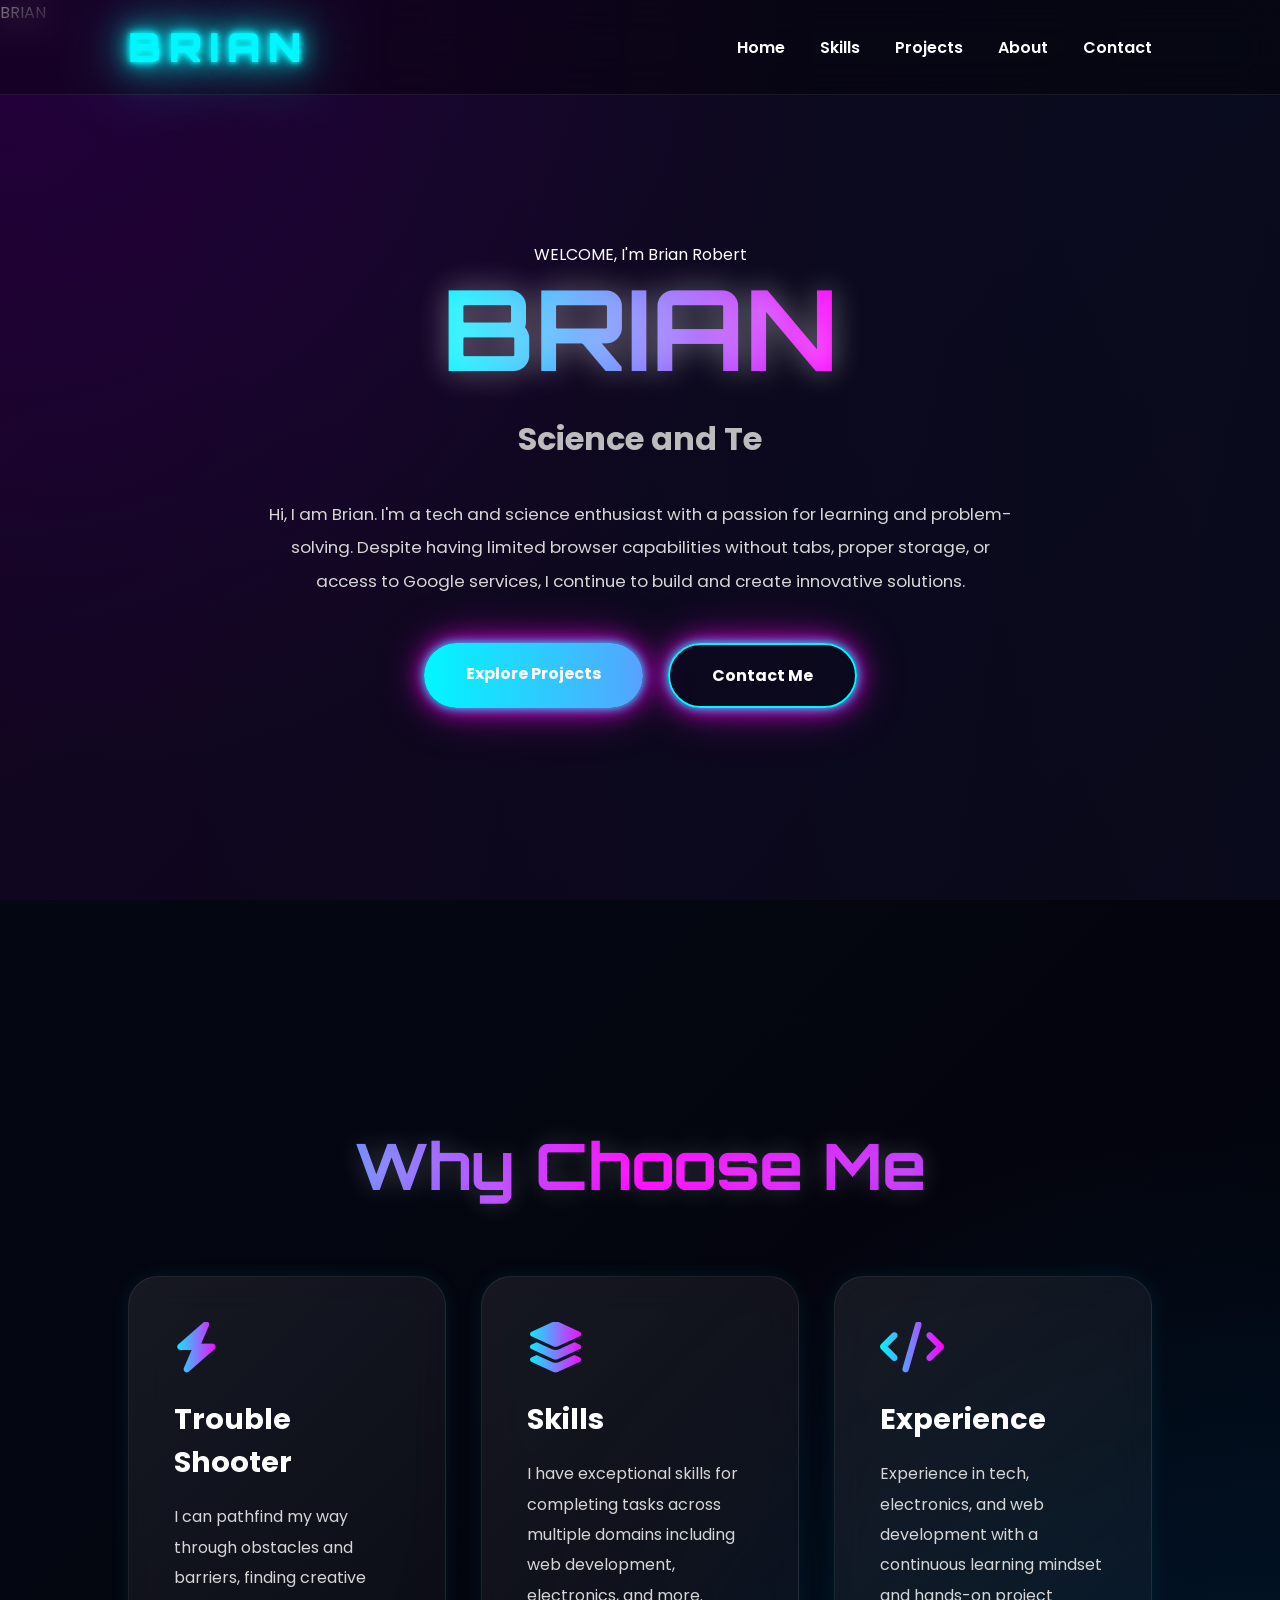
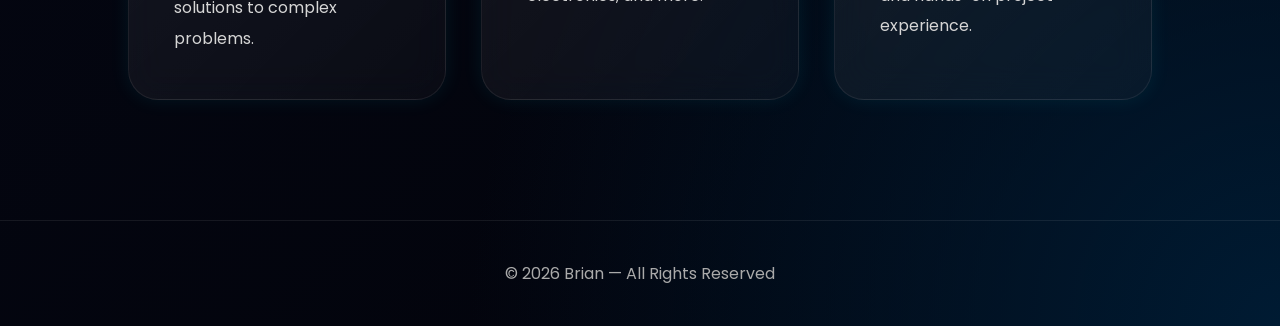
==== commit 0056e1a5: "Complete portfolio fixes: remove social links, fix contact page layout, improve accessibility and co" ====
--- a/index.html
+++ b/index.html
@@ -12,8 +12,9 @@
 
   <meta charset="UTF-8">
   <meta name="viewport" content="width=device-width, initial-scale=1.0">
+  <meta name="description" content="Brian Robert's portfolio - Web developer, tech enthusiast, and problem solver.">
 
-  <title>Brian |My Portfolio</title>
+  <title>Brian | My Portfolio</title>
 
   <!-- GOOGLE FONTS -->
   <link rel="preconnect" href="https://fonts.googleapis.com">
@@ -72,7 +73,7 @@
       <a href="skills.html">Skills</a>
       <a href="projects.html">Projects</a>
       <a href="about.html">About</a>
-      <a href="contact.html">Contacts</a>
+      <a href="contact.html">Contact</a>
 
     </nav>
 
@@ -85,7 +86,7 @@
     <div class="hero-content">
 
       <p class="hero-mini">
-        WELCOME, I'm Brian Robert 
+        WELCOME, I'm Brian Robert
       </p>
 
       <h1>
@@ -95,10 +96,7 @@
       <h2 class="typing-text"></h2>
 
       <p class="hero-description">
-
-    Hi, I am Brian. (or someone you knows)
-I'm just a boy with access to internet and a limited browser that doesn't even have tabs or something and,
-        I also can't use any Google services or products.
+        Hi, I am Brian. I'm a tech and science enthusiast with a passion for learning and problem-solving. Despite having limited browser capabilities without tabs, proper storage, or access to Google services, I continue to build and create innovative solutions.
       </p>
 
       <div class="hero-buttons">
@@ -109,22 +107,6 @@
 
         <a href="contact.html" class="btn btn-outline">
           Contact Me
-        </a>
-
-      </div>
-
-      <div class="socials">
-
-        <a href="#">
-          <i class="fab fa-github"></i>
-        </a>
-
-        <a href="#">
-          <i class="fab fa-linkedin"></i>
-        </a>
-
-        <a href="#">
-          <i class="fab fa-instagram"></i>
         </a>
 
       </div>
@@ -152,7 +134,7 @@
         </h3>
 
         <p>
-           I can pathfind my way through obstacles and barriers.
+          I can pathfind my way through obstacles and barriers, finding creative solutions to complex problems.
         </p>
 
       </div>
@@ -166,7 +148,7 @@
         </h3>
 
         <p>
-           I think I have acceptional skills for completing a task.
+          I have exceptional skills for completing tasks across multiple domains including web development, electronics, and more.
         </p>
 
       </div>
@@ -176,11 +158,11 @@
         <i class="fa-solid fa-code"></i>
 
         <h3>
-          Experience 
+          Experience
         </h3>
 
         <p>
-          I have a bit of experience in tech and some other fields and now web development.
+          Experience in tech, electronics, and web development with a continuous learning mindset and hands-on project experience.
         </p>
 
       </div>
@@ -205,4 +187,4 @@
 
 </body>
 
-            </html>
+</html>
--- a/style.css
+++ b/style.css
@@ -397,6 +397,9 @@
   0 0 25px var(--pink),
   0 0 50px rgba(255,0,255,.4);
 
+  display:inline-block;
+  cursor:pointer;
+
 }
 
 .btn:hover{
@@ -491,6 +494,7 @@
 .page-section{
 
   padding:120px 10%;
+  margin-top:80px;
 
 }
 
@@ -549,7 +553,7 @@
 
   position:relative;
 
-  overflow:hidden;
+  overflow:visible;
 
   padding:45px;
 
@@ -653,7 +657,43 @@
   line-height:1.9;
 
   color:#d6d6d6;
-
+  white-space:normal;
+  word-wrap:break-word;
+  overflow-wrap:break-word;
+  hyphens:auto;
+
+}
+
+.contact-box{
+  text-align:center;
+  max-width:600px;
+  margin:0 auto;
+}
+
+.contact-box i{
+  font-size:4rem;
+  margin-bottom:30px;
+  background:linear-gradient(90deg,var(--cyan),var(--pink));
+  -webkit-background-clip:text;
+  -webkit-text-fill-color:transparent;
+}
+
+.contact-box h2{
+  font-size:2rem;
+  margin-bottom:20px;
+  color:var(--cyan);
+}
+
+.contact-box p{
+  margin-bottom:30px;
+  font-size:1.1rem;
+}
+
+.contact-box .btn{
+  margin-top:20px;
+  display:inline-block;
+  position:relative;
+  z-index:10;
 }
 
 /* ======================
@@ -732,6 +772,7 @@
     padding:50px 30px;
 
     transition:.5s;
+    z-index:998;
 
   }
 
@@ -761,7 +802,20 @@
     background:white;
 
     border-radius:20px;
-
+    transition:.3s;
+
+  }
+
+  .hamburger.active span:nth-child(1){
+    transform:rotate(45deg) translate(10px, 10px);
+  }
+
+  .hamburger.active span:nth-child(2){
+    opacity:0;
+  }
+
+  .hamburger.active span:nth-child(3){
+    transform:rotate(-45deg) translate(7px, -7px);
   }
 
   .hero-buttons{
@@ -772,4 +826,8 @@
 
   }
 
-             }
+  .btn{
+    width:100%;
+  }
+
+}
